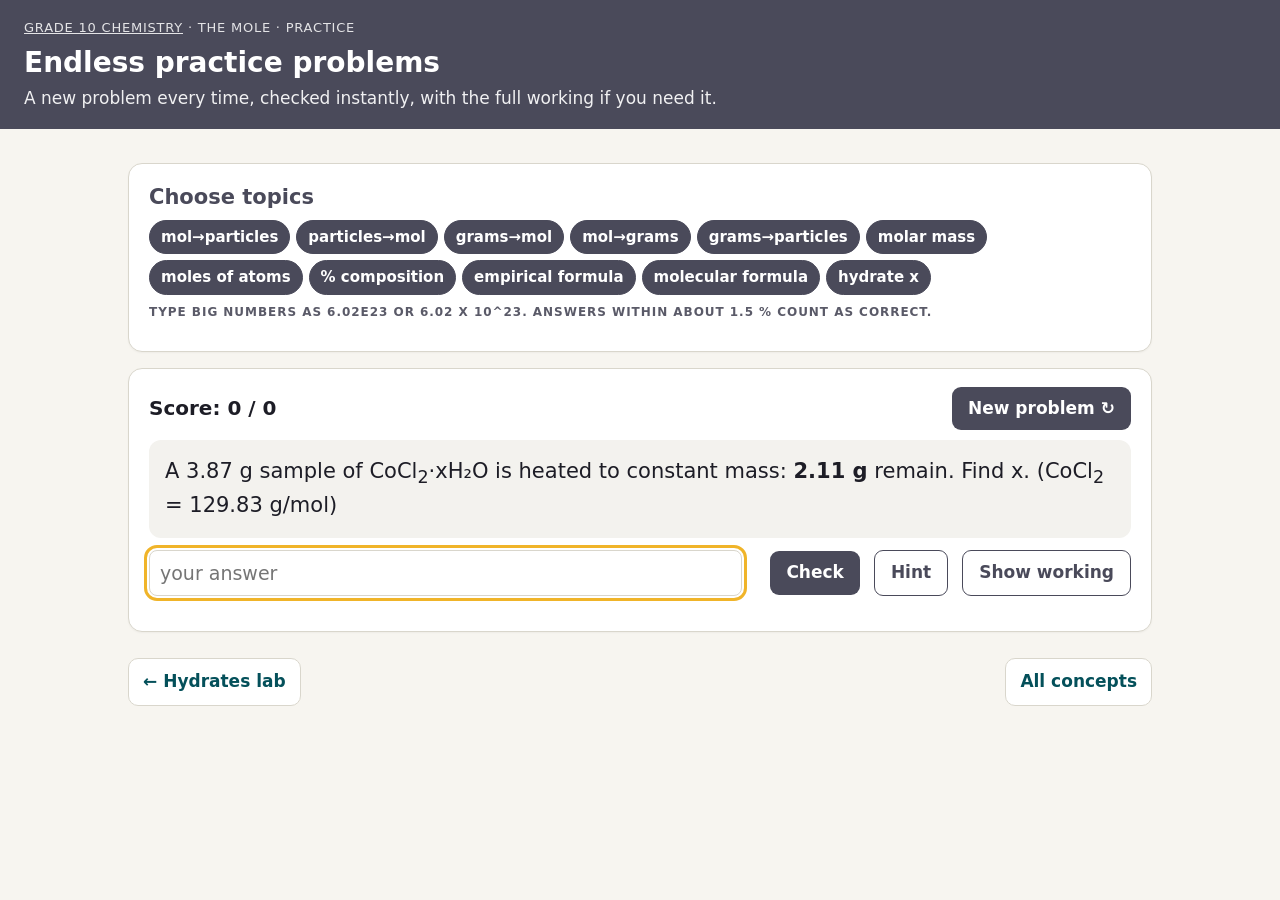
==== Grade 10 Chemistry/8-practice.html @ f4446333 "Add Grade 10 Chemistry: The Mole interactive lessons Eight animated, interactive pages (one per conc" ====
<!DOCTYPE html>
<html lang="en"><head><meta charset="utf-8"><meta name="viewport" content="width=device-width,initial-scale=1">
<title>8 · Practice problems — Grade 10 Chemistry</title>
<link rel="stylesheet" href="assets/style.css"><style>:root{--accent:#4a4a5a}
.qbox{font-size:21px;background:#f3f2ee;border-radius:12px;padding:16px}
.score{font-size:20px;font-weight:700}
</style></head><body>
<header class="top"><div class="crumb"><a href="index.html">Grade 10 Chemistry</a> · The Mole · Practice</div>
<h1>Endless practice problems</h1><p>A new problem every time, checked instantly, with the full working if you need it.</p></header>
<main>
<section class="card"><h2>Choose topics</h2>
<div class="chips" id="topics"></div>
<p class="tag" style="margin-top:8px">Type big numbers as 6.02e23 or 6.02 x 10^23. Answers within about 1.5 % count as correct.</p></section>
<section class="card">
<div class="row" style="justify-content:space-between"><span class="score" id="score">Score: 0 / 0</span><button id="new">New problem ↻</button></div>
<div class="qbox" id="q" style="margin-top:10px"></div>
<div class="row" style="margin-top:12px"><input type="text" id="ans" style="flex:1 1 220px;font-size:19px" placeholder="your answer"><span id="unit" class="mono"></span><button id="check">Check</button><button class="ghost" id="hint">Hint</button><button class="ghost" id="sol">Show working</button></div>
<p id="fb"></p><ol class="steps" id="steps"></ol></section>
<footer class="nav"><a href="7-hydrates-lab.html">← Hydrates lab</a><a href="index.html">All concepts</a></footer>
</main>
<script src="assets/common.js"></script>
<script>
const R=(a,b,d=2)=>+(a+Math.random()*(b-a)).toFixed(d);
const pick=a=>a[Math.floor(Math.random()*a.length)];
const ELS=['C','O','Na','Mg','Al','S','Cl','K','Ca','Fe','Cu','Zn','Ag','Ne','Ar'];
const CMP=['H2O','CO2','NaCl','NH3','CH4','C6H12O6','CaCO3','MgBr2','Ca(OH)2','K2CrO4','Al2O3','H2SO4','Fe2O3','NaOH','C2H6O'];
const mm=f=>molarMass(parseFormula(f));
const fmtF=f=>sub(f);
const T={
 'mol→particles':()=>{const e=pick(ELS),n=R(0.1,12,2);return{q:`How many atoms are in <b>${n} mol</b> of ${ELEMENTS[e].n} (${e})?`,a:n*NA,u:'atoms',hint:'Moles on the bottom: × 6.02 × 10²³ / 1 mol.',s:[`${n} mol × <span class="frac"><span>6.02 × 10<sup>23</sup> atoms</span><span>1 mol</span></span>`,`= ${n} × 6.02 × 10<sup>23</sup> = <b>${sci(n*NA)} atoms</b>`]};},
 'particles→mol':()=>{const f=pick(['H2O','CO2','CH4','NH3']),m=R(1.1,9.9,2),e=21+Math.floor(Math.random()*5),v=m*10**e;return{q:`Convert <b>${m} × 10<sup>${e}</sup></b> molecules of ${fmtF(f)} to moles.`,a:v/NA,u:'mol',hint:'Particles on the bottom: × 1 mol / 6.02 × 10²³.',s:[`${m} × 10<sup>${e}</sup> × <span class="frac"><span>1 mol</span><span>6.02 × 10<sup>23</sup></span></span>`,`Divide fronts: ${m} ÷ 6.02 = ${sig(m/6.02,4)}; powers: 10<sup>${e}</sup> ÷ 10<sup>23</sup> = 10<sup>${e-23}</sup>`,`= <b>${sci(v/NA)} mol</b>`]};},
 'grams→mol':()=>{const e=pick(ELS),g=R(2,150,1),M=ELEMENTS[e].m;return{q:`How many moles are in <b>${g} g</b> of ${ELEMENTS[e].n} (${e})?`,a:g/M,u:'mol',hint:`Molar mass of ${e} is ${M} g/mol. Grams go on the bottom.`,s:[`Molar mass ${e} = ${M} g/mol`,`${g} g × <span class="frac"><span>1 mol</span><span>${M} g</span></span> = ${g} ÷ ${M} = <b>${sig(g/M,3)} mol</b>`]};},
 'mol→grams':()=>{const f=pick(CMP),n=R(0.1,5,2),M=mm(f);return{q:`What is the mass of <b>${n} mol</b> of ${fmtF(f)}?`,a:n*M,u:'g',hint:'First find the molar mass of the compound, then multiply.',s:[`Molar mass ${fmtF(f)} = ${M.toFixed(2)} g/mol`,`${n} mol × <span class="frac"><span>${M.toFixed(2)} g</span><span>1 mol</span></span> = <b>${sig(n*M,3)} g</b>`]};},
 'grams→particles':()=>{const e=pick(ELS),g=R(1,100,1),M=ELEMENTS[e].m;return{q:`How many atoms are in <b>${g} g</b> of ${ELEMENTS[e].n} (${e})?`,a:g/M*NA,u:'atoms',hint:'Two steps: grams → moles → atoms. No shortcut!',s:[`${g} g ÷ ${M} g/mol = ${sig(g/M,4)} mol`,`${sig(g/M,4)} mol × 6.02 × 10<sup>23</sup> = <b>${sci(g/M*NA)} atoms</b>`]};},
 'molar mass':()=>{const f=pick(CMP),c=parseFormula(f),M=molarMass(c);return{q:`Calculate the molar mass of <b>${fmtF(f)}</b>.`,a:M,u:'g/mol',hint:'Add up subscript × atomic mass for each element. Brackets multiply.',s:[...Object.keys(c).map(e=>`${c[e]} × ${ELEMENTS[e].m} (${e}) = ${(c[e]*ELEMENTS[e].m).toFixed(3)}`),`Total = <b>${M.toFixed(2)} g/mol</b>`]};},
 'moles of atoms':()=>{const f=pick(CMP.filter(x=>Object.keys(parseFormula(x)).length>1)),c=parseFormula(f),e=pick(Object.keys(c)),n=R(0.2,4,2);return{q:`How many moles of <b>${e}</b> atoms are in <b>${n} mol</b> of ${fmtF(f)}?`,a:n*c[e],u:`mol ${e}`,hint:`Read the subscript of ${e} in the formula (watch brackets).`,s:[`One ${fmtF(f)} contains ${c[e]} ${e}`,`${n} × ${c[e]} = <b>${sig(n*c[e],3)} mol ${e}</b>`]};},
 '% composition':()=>{const f=pick(CMP.filter(x=>Object.keys(parseFormula(x)).length>1)),c=parseFormula(f),e=pick(Object.keys(c)),M=molarMass(c),p=c[e]*ELEMENTS[e].m/M*100;return{q:`What is the percent by mass of <b>${e}</b> in ${fmtF(f)}?`,a:p,u:'%',hint:'(mass of the element in 1 mol ÷ molar mass) × 100.',s:[`Molar mass = ${M.toFixed(2)} g/mol`,`Mass of ${e} = ${c[e]} × ${ELEMENTS[e].m} = ${(c[e]*ELEMENTS[e].m).toFixed(2)} g`,`${(c[e]*ELEMENTS[e].m).toFixed(2)} ÷ ${M.toFixed(2)} × 100 = <b>${p.toFixed(1)} %</b>`]};},
 'empirical formula':()=>{const set=pick([['CH2O'],['CH2'],['NO2'],['Fe2O3'],['Al2O3'],['CH4'],['C2H5'],['P2O5'],['N2O'],['CO2'],['NH3']])[0],c=parseFormula(set),M=molarMass(c);const pcts=Object.keys(c).map(e=>[e,+(c[e]*ELEMENTS[e].m/M*100).toFixed(1)]);
   const mol=pcts.map(([e,p])=>p/ELEMENTS[e].m),sm=Math.min(...mol);return{q:`A compound is ${pcts.map(([e,p])=>`<b>${p} % ${e}</b>`).join(', ')} by mass. What is its empirical formula?`,a:set,text:true,u:'',hint:'Assume 100 g → grams → moles → divide by the smallest → fix to whole numbers.',s:[`100 g sample: ${pcts.map(([e,p])=>`${p} g ${e}`).join(', ')}`,`Moles: ${pcts.map(([e,p],i)=>`${e} ${sig(mol[i],4)}`).join(', ')}`,`÷ smallest (${sig(sm,4)}): ${pcts.map(([e],i)=>`${e} ${(mol[i]/sm).toFixed(2)}`).join(', ')}`,`Whole numbers → <b>${sub(set)}</b>`]};},
 'molecular formula':()=>{const [ef,n]=pick([['CH2O',6],['CH',6],['CH2',4],['NO2',2],['C2H3O2',2],['CH2O',2],['C2H5',2],['P2O5',2],['HO',2]]),c=parseFormula(ef),em=molarMass(c),M=+(em*n).toFixed(1);const mf=Object.entries(c).map(([e,k])=>e+(k*n>1?k*n:'')).join('');return{q:`A compound has empirical formula <b>${sub(ef)}</b> and molar mass <b>${M} g/mol</b>. What is its molecular formula?`,a:mf,text:true,u:'',hint:'n = molar mass ÷ empirical-formula mass. Multiply every subscript by n.',s:[`Empirical-formula mass = ${em.toFixed(2)} g/mol`,`n = ${M} ÷ ${em.toFixed(2)} = ${(M/em).toFixed(2)} → ${n}`,`<b>${sub(mf)}</b>`]};},
 'hydrate x':()=>{const [f,x]=pick([['CuSO4',5],['BaCl2',2],['MgSO4',7],['CoCl2',6],['CaCl2',2],['Na2CO3',10]]),S=mm(f),m0=R(2,8,2),m1=+(m0*S/(S+x*18.02)).toFixed(2),w=m0-m1;return{q:`A ${m0.toFixed(2)} g sample of ${sub(f)}·xH₂O is heated to constant mass: <b>${m1.toFixed(2)} g</b> remain. Find x. (${sub(f)} = ${S.toFixed(2)} g/mol)`,a:x,u:'',int:true,hint:'Water lost = before − after. Then x = mol water ÷ mol dry salt.',s:[`Water = ${m0.toFixed(2)} − ${m1.toFixed(2)} = ${w.toFixed(2)} g → ${w.toFixed(2)} ÷ 18.02 = ${sig(w/18.02,3)} mol`,`Salt = ${m1.toFixed(2)} ÷ ${S.toFixed(2)} = ${sig(m1/S,3)} mol`,`x = ${sig(w/18.02,3)} ÷ ${sig(m1/S,3)} = ${(w/18.02/(m1/S)).toFixed(2)} → <b>${x}</b>`]};}
};
let on=new Set(Object.keys(T)), P=null, right=0, total=0, answered=false;
$('#topics').innerHTML=Object.keys(T).map(k=>`<button class="chip sel" data-k="${k}">${k}</button>`).join('');
$$('#topics .chip').forEach(b=>b.onclick=()=>{ b.classList.toggle('sel'); b.classList.contains('sel')?on.add(b.dataset.k):on.delete(b.dataset.k); if(!on.size){on.add(b.dataset.k);b.classList.add('sel');} });
function parseAns(s){ s=s.trim().replace(/,/g,'').replace(/\s*[x×*]\s*10\s*\^?\s*/i,'e').replace(/\s/g,''); return parseFloat(s); }
function normF(s){ return normalizeFormula(s).toUpperCase(); }
function next(){ P=T[pick([...on])](); answered=false; $('#q').innerHTML=P.q; $('#unit').textContent=P.u; $('#ans').value=''; $('#fb').innerHTML=''; $('#steps').innerHTML=''; $('#ans').focus(); }
$('#new').onclick=next;
$('#check').onclick=()=>{ if(!P) return; let ok;
  if(P.text) ok=normF($('#ans').value)===normF(P.a);
  else { const v=parseAns($('#ans').value); ok=P.int?Math.round(v)===P.a&&Math.abs(v-P.a)<0.3:Math.abs(v-P.a)/Math.abs(P.a)<0.015; }
  if(!answered){ total++; if(ok) right++; answered=true; }
  $('#score').textContent=`Score: ${right} / ${total}`;
  $('#fb').innerHTML=ok?`<span class="ok">✔ Correct!</span> ${P.text?sub(P.a):sci(P.a,3)+' '+P.u}`:`<span class="bad">✘ Not yet.</span> Try the hint, or show the working.`;
};
$('#ans').onkeydown=e=>{ if(e.key==='Enter') $('#check').click(); };
$('#hint').onclick=()=>{ if(P) $('#fb').innerHTML='💡 '+P.hint; };
$('#sol').onclick=async()=>{ if(!P) return; const L=$('#steps'); L.innerHTML=''; if(!answered){ total++; answered=true; $('#score').textContent=`Score: ${right} / ${total}`; }
  for(const s of P.s){ const li=document.createElement('li'); li.innerHTML=s; L.appendChild(li); await sleep(40); li.className='on'; await sleep(700); li.className='done'; } };
next();
</script></body></html>
---- Grade 10 Chemistry/assets/style.css ----
:root{
  --navy:#0b3954; --teal:#04505a; --green:#2f5a1c; --rust:#8f3520; --amber:#7a4412; --violet:#3f3266; --plum:#5a2f38; --grey:#4a4a5a;
  --bg:#f7f5f0; --card:#ffffff; --ink:#1d1d26; --muted:#5a5a68; --line:#d9d6cc;
  --accent:var(--navy);
}
*{box-sizing:border-box}
html,body{margin:0}
body{font-family:system-ui,-apple-system,"Segoe UI",Roboto,Carlito,sans-serif;background:var(--bg);color:var(--ink);line-height:1.5;font-size:17px}
a{color:var(--teal)}
header.top{background:var(--accent);color:#fff;padding:18px 24px}
header.top .crumb{font-size:13px;opacity:.85;letter-spacing:.06em;text-transform:uppercase}
header.top .crumb a{color:#fff}
header.top h1{margin:4px 0 2px;font-size:28px}
header.top p{margin:0;opacity:.92}
main{max-width:1060px;margin:0 auto;padding:18px 18px 60px}
.card{background:var(--card);border:1px solid var(--line);border-radius:14px;padding:18px 20px;margin:16px 0;box-shadow:0 1px 2px rgba(0,0,0,.04)}
.card h2{margin:0 0 6px;font-size:21px;color:var(--accent)}
.card h3{margin:12px 0 6px;font-size:17px}
.idea{border-left:6px solid var(--accent);background:#fff}
.hint{background:#fff7e8;border-left:6px solid var(--amber);padding:10px 14px;border-radius:8px;margin:10px 0}
.trap{background:#fdeeee;border-left:6px solid var(--rust);padding:10px 14px;border-radius:8px;margin:10px 0}
.row{display:flex;gap:14px;flex-wrap:wrap;align-items:center}
.grow{flex:1 1 280px}
label{font-weight:600;font-size:15px}
input[type=number],input[type=text],select{font:inherit;padding:8px 10px;border:1.5px solid var(--line);border-radius:8px;background:#fff;min-width:0}
input[type=range]{width:100%;accent-color:var(--accent)}
button{font:inherit;font-weight:600;padding:9px 16px;border-radius:9px;border:0;background:var(--accent);color:#fff;cursor:pointer}
button.ghost{background:#fff;color:var(--accent);border:1.5px solid var(--accent)}
button:disabled{opacity:.45;cursor:default}
button:focus-visible,input:focus-visible,select:focus-visible{outline:3px solid #f0b429;outline-offset:2px}
.big{font-size:30px;font-weight:700;color:var(--accent)}
.mono{font-family:ui-monospace,Menlo,Consolas,monospace}
.steps{counter-reset:s;list-style:none;padding:0;margin:8px 0}
.steps li{counter-increment:s;padding:8px 10px 8px 44px;position:relative;border-radius:8px;margin:5px 0;background:#f3f2ee;opacity:.35;transition:opacity .4s,background .4s}
.steps li::before{content:counter(s);position:absolute;left:10px;top:8px;width:24px;height:24px;border-radius:50%;background:var(--accent);color:#fff;font-size:14px;display:grid;place-items:center;font-weight:700}
.steps li.on{opacity:1;background:#eaf3f7}
.steps li.done{opacity:1}
.frac{display:inline-flex;flex-direction:column;align-items:center;vertical-align:middle;margin:0 4px;line-height:1.15}
.frac>span:first-child{border-bottom:2px solid currentColor;padding:0 4px}
.frac>span:last-child{padding:0 4px}
.cancel{text-decoration:line-through;text-decoration-color:var(--rust);text-decoration-thickness:2.5px}
svg{max-width:100%;height:auto;display:block}
.chips{display:flex;flex-wrap:wrap;gap:6px}
.chip{padding:5px 11px;border-radius:20px;border:1.5px solid var(--accent);background:#fff;color:var(--accent);font-weight:600;cursor:pointer;font-size:15px}
.chip.sel{background:var(--accent);color:#fff}
.ok{color:var(--green);font-weight:700}.bad{color:var(--rust);font-weight:700}
table{border-collapse:collapse;width:100%;font-size:15px}
th,td{border:1px solid var(--line);padding:6px 8px;text-align:left}
th{background:#efede6}
footer.nav{display:flex;justify-content:space-between;gap:10px;margin-top:26px}
footer.nav a{background:#fff;border:1.5px solid var(--line);padding:10px 14px;border-radius:10px;text-decoration:none;font-weight:600}
.tag{display:inline-block;font-size:12px;font-weight:700;letter-spacing:.08em;text-transform:uppercase;color:var(--muted)}
@media (max-width:640px){header.top h1{font-size:23px}.big{font-size:24px}body{font-size:16px}}
@media (prefers-reduced-motion:reduce){*{transition:none!important;animation:none!important}}
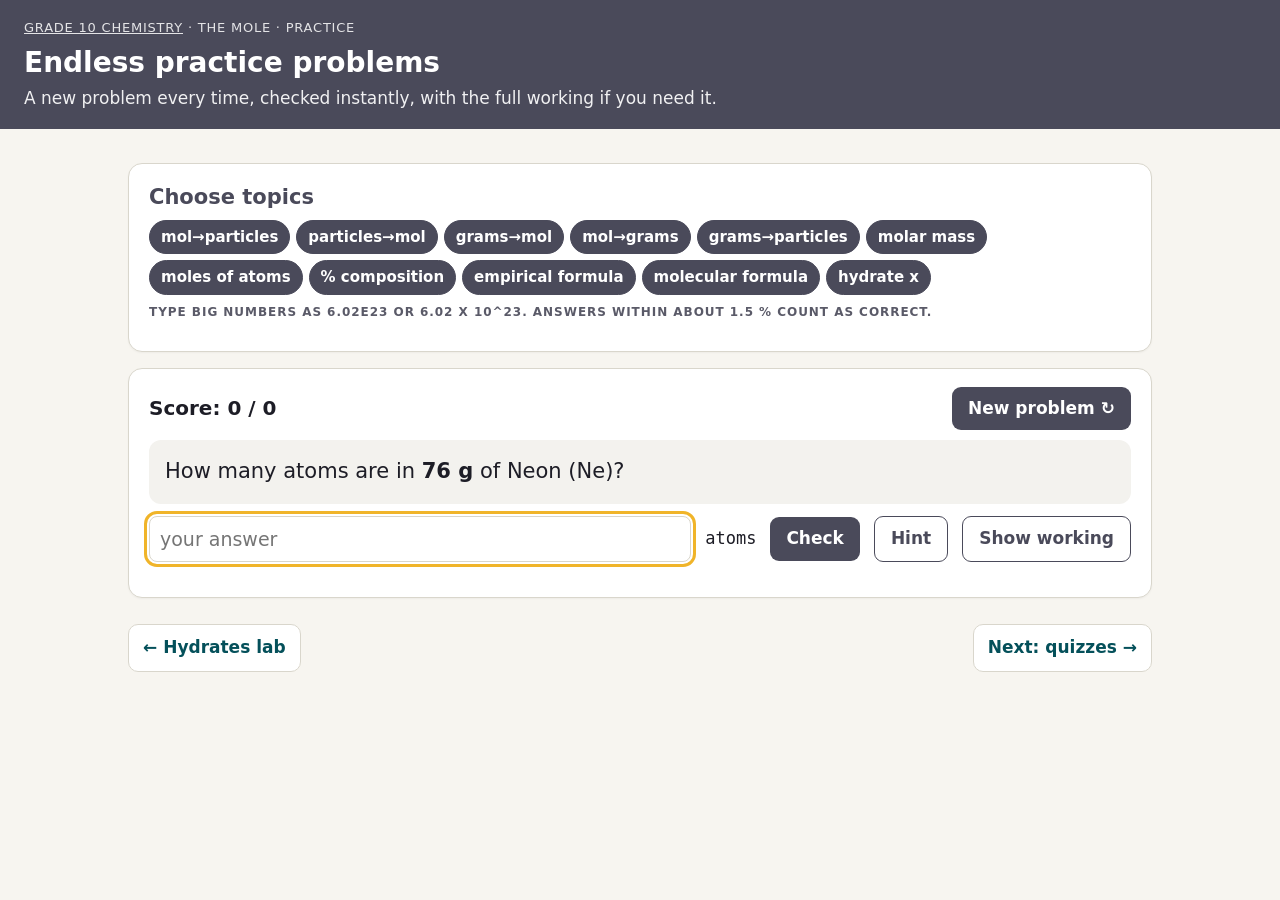
==== commit bd590854: "Add quizzes with answers for The Mole Six quizzes (one per lesson plus a final test, 50 questions) w" ====
--- a/Grade 10 Chemistry/8-practice.html
+++ b/Grade 10 Chemistry/8-practice.html
@@ -16,7 +16,7 @@
 <div class="qbox" id="q" style="margin-top:10px"></div>
 <div class="row" style="margin-top:12px"><input type="text" id="ans" style="flex:1 1 220px;font-size:19px" placeholder="your answer"><span id="unit" class="mono"></span><button id="check">Check</button><button class="ghost" id="hint">Hint</button><button class="ghost" id="sol">Show working</button></div>
 <p id="fb"></p><ol class="steps" id="steps"></ol></section>
-<footer class="nav"><a href="7-hydrates-lab.html">← Hydrates lab</a><a href="index.html">All concepts</a></footer>
+<footer class="nav"><a href="7-hydrates-lab.html">← Hydrates lab</a><a href="9-quizzes.html">Next: quizzes →</a></footer>
 </main>
 <script src="assets/common.js"></script>
 <script>
